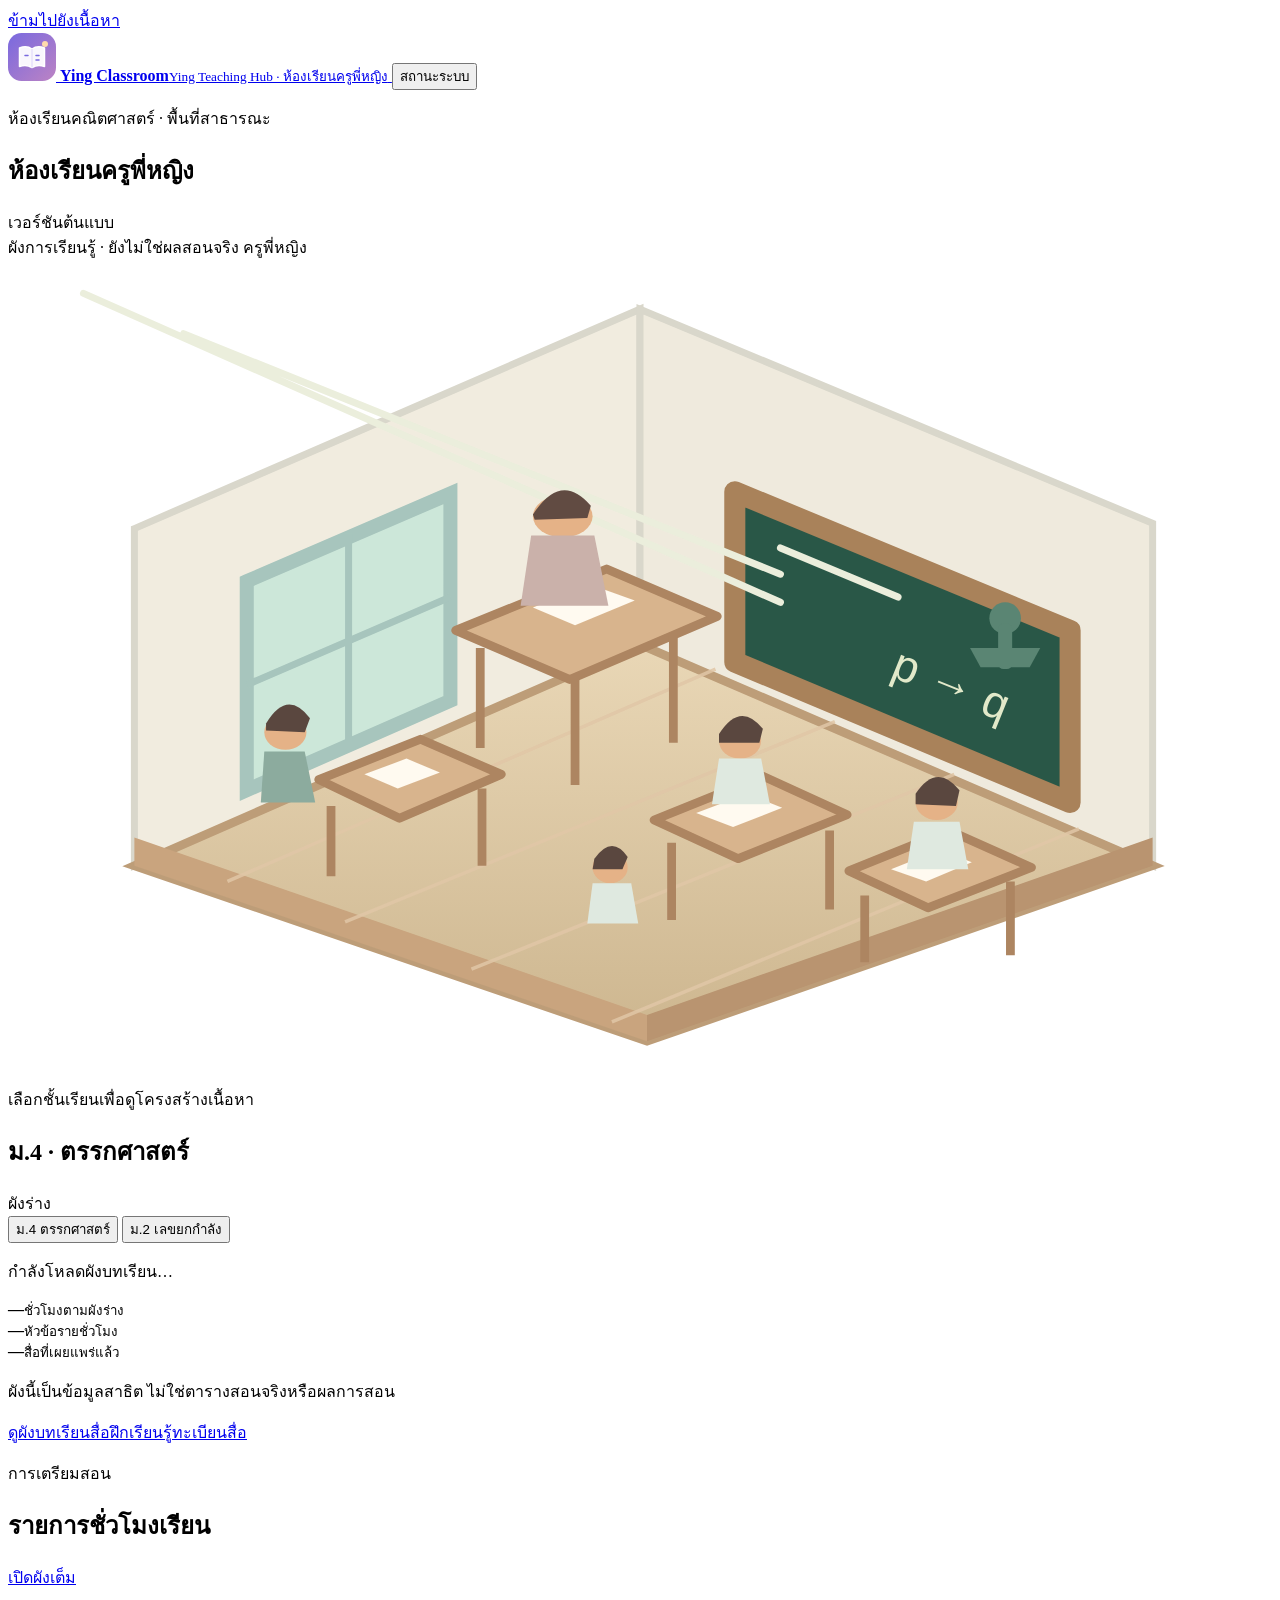
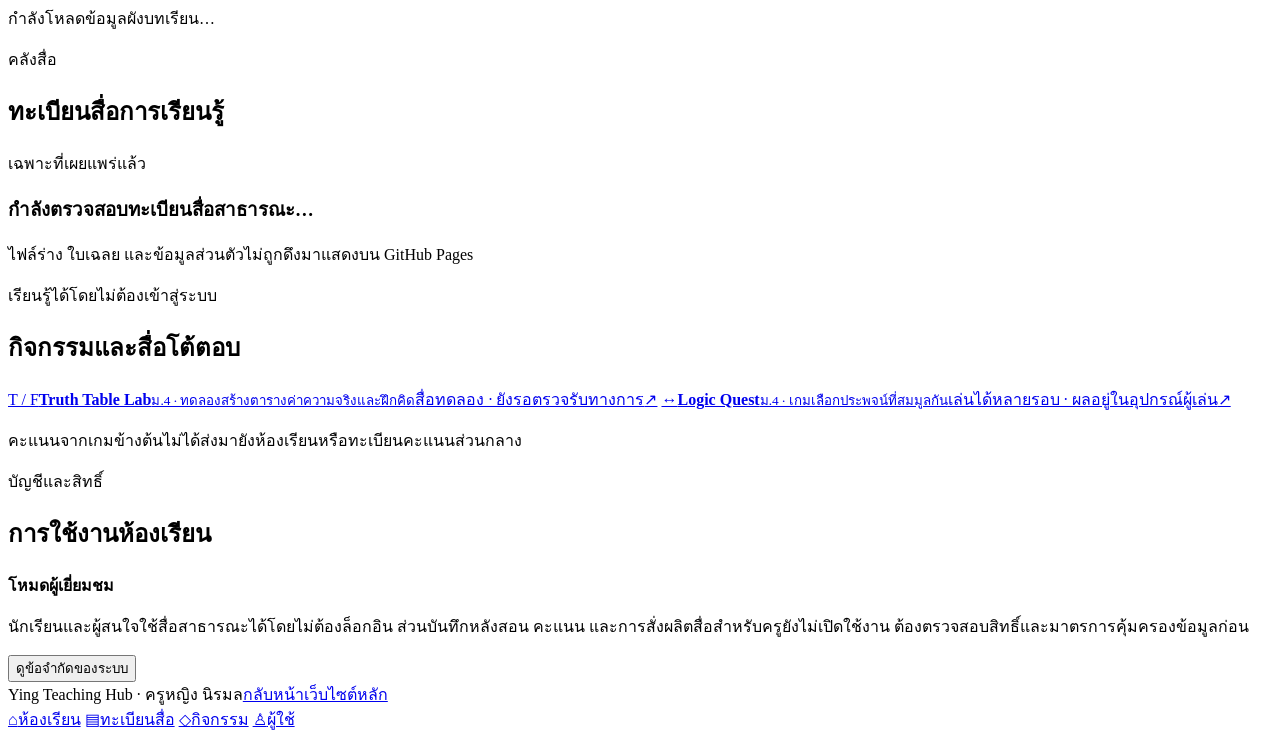
==== classroom/index.html @ 16e92f9a "feat(classroom): add WD-style public classroom layout" ====
<!doctype html>
<html lang="th">
<head>
  <meta charset="utf-8">
  <meta name="viewport" content="width=device-width, initial-scale=1, viewport-fit=cover">
  <meta name="description" content="ห้องเรียนครูพี่หญิง — ภาพรวมคณิตศาสตร์ ม.2 และ ม.4 สื่อสาธารณะและกิจกรรมการเรียนรู้">
  <meta name="theme-color" content="#f8faf6">
  <meta http-equiv="Content-Security-Policy" content="default-src 'self'; script-src 'self'; style-src 'self'; img-src 'self' data:; connect-src 'self'; font-src 'self'; object-src 'none'; base-uri 'self'; form-action 'none'">
  <title>ห้องเรียนครูพี่หญิง | Ying Teaching Hub</title>
  <link rel="icon" type="image/svg+xml" href="../assets/mark.svg">
  <link rel="stylesheet" href="./classroom.css">
  <script src="./classroom.js" defer></script>
</head>
<body>
  <a href="#main" class="skip">ข้ามไปยังเนื้อหา</a>
  <header class="site-header">
    <div class="shell header-inner">
      <a href="../index.html" class="brand">
        <img src="../assets/mark.svg" alt="" width="48" height="48">
        <span><strong>Ying Classroom</strong><small>Ying Teaching Hub · ห้องเรียนครูพี่หญิง</small></span>
      </a>
      <button id="aboutButton" type="button" class="status-action" aria-haspopup="dialog">สถานะระบบ</button>
    </div>
  </header>
  <main id="main" class="shell">
    <section id="room" class="room-section" aria-labelledby="pageTitle">
      <div class="section-top"><div><p class="eyebrow">ห้องเรียนคณิตศาสตร์ · พื้นที่สาธารณะ</p><h1 id="pageTitle">ห้องเรียนครูพี่หญิง</h1></div><span class="status-pill">เวอร์ชันต้นแบบ</span></div>
      <div class="classroom-panel">
        <div class="scene">
          <span class="scene-badge">ผังการเรียนรู้ · ยังไม่ใช่ผลสอนจริง</span>
          <span class="teacher-label">ครูพี่หญิง</span>
          <svg class="room-art" viewBox="0 0 720 460" role="img" aria-label="ภาพวาดห้องเรียนแบบสามมิติ มีกระดานคณิตศาสตร์ โต๊ะนักเรียน และครู">
            <defs>
              <linearGradient id="floor" x1="0" y1="0" x2="0" y2="1"><stop offset="0" stop-color="#e9d7b6"/><stop offset="1" stop-color="#cdb68f"/></linearGradient>
            </defs>
            <path d="M72 153 360 28 652 150 364 284Z" fill="#f7f2e7"/>
            <path d="M72 153 360 28 360 219 72 345Z" fill="#f1ecdf" stroke="#d9d7cb" stroke-width="4"/>
            <path d="M360 28 652 150 652 345 360 219Z" fill="#efeadd" stroke="#d9d7cb" stroke-width="4"/>
            <path d="M72 345 360 219 652 345 364 445Z" fill="url(#floor)" stroke="#bd9d78" stroke-width="5"/>
            <path d="M72 345 364 445 364 430 72 329Z" fill="#c9a47e"/>
            <path d="M364 445 652 345 652 329 364 430Z" fill="#b99470"/>
            <g stroke="#e1c7a7" stroke-width="2" opacity=".85"><path d="M125 354 403 233M192 377 471 263M264 404 539 293M344 434 610 324"/></g>
            <path d="m414 132 191 79 0 98-191-80Z" fill="#295747" stroke="#a9825a" stroke-width="12" stroke-linejoin="round"/>
            <g stroke="#ebeedc" stroke-width="4" stroke-linecap="round"><path d="m440 164 67 28M440 179 100 42M440 195 43 19"/></g>
            <text x="502" y="237" transform="rotate(22 502 237)" fill="#e2e9ca" font-size="26" font-family="sans-serif">p → q</text>
            <path d="m136 183 116-50 0 118-116 51Z" fill="#cce7d9" stroke="#a7c5bd" stroke-width="8"/>
            <path d="m194 156 0 118M136 242 252 192" stroke="#a7c5bd" stroke-width="4"/>
            <g stroke="#ad8561" stroke-width="5" fill="#d8b48d" stroke-linejoin="round">
              <path d="m255 211 86-35 63 27-84 36Z"/><path d="m269 221 0 57m110-64 0 61m-56-37 0 61"/>
              <path d="m177 296 58-23 46 20-58 25Z"/><path d="m184 311 0 40m86-50 0 44"/>
              <path d="m368 319 62-25 48 22-62 25Z"/><path d="m378 332 0 44m90-51 0 45"/>
              <path d="m479 348 57-23 47 21-59 23Z"/><path d="m488 362 0 38m83-46 0 42"/>
            </g>
            <g fill="#fffaf0"><path d="m299 198 33-13 25 9-34 14Z"/><path d="m203 293 24-9 19 8-24 9Z"/><path d="m392 315 29-11 20 8-28 11Z"/><path d="m503 347 28-11 18 7-26 11Z"/></g>
            <g>
              <ellipse cx="316" cy="146" rx="17" ry="12" fill="#e5b287"/><path d="M299 145q16-25 33-5l-2 7-30 1Z" fill="#614b42"/><path d="m298 157 36 0 8 40-50 0Z" fill="#cab1aa"/>
              <ellipse cx="158" cy="269" rx="12" ry="10" fill="#e5b287"/><path d="m147 264q12-20 25-3l-3 8-22-1Z" fill="#5a473f"/><path d="m146 280 23 0 6 29-31 0Z" fill="#8cab9e"/>
              <ellipse cx="417" cy="274" rx="12" ry="10" fill="#e5b287"/><path d="m405 270q12-19 25-3l-2 8-23 0Z" fill="#5a473f"/><path d="m405 284 24 0 5 26-33 0Z" fill="#dfe9e0"/>
              <ellipse cx="529" cy="309" rx="12" ry="10" fill="#e5b287"/><path d="m517 304q12-18 25-2l-2 9-23-1Z" fill="#5a473f"/><path d="m516 320 26 0 5 27-35 0Z" fill="#dfe9e0"/>
              <ellipse cx="343" cy="346" rx="10" ry="9" fill="#e5b287"/><path d="m334 341q10-14 19-1l-3 7-17 0Z" fill="#5a473f"/><path d="m333 355 22 0 4 23-29 0Z" fill="#dfe9e0"/>
            </g>
            <g fill="#5a8573"><circle cx="568" cy="204" r="9"/><rect x="564" y="207" width="8" height="26" rx="3"/><path d="M548 221h40l-6 11h-28Z"/></g>
          </svg>
        </div>
        <div class="panel-content">
          <div class="panel-head"><div><p class="muted-line">เลือกชั้นเรียนเพื่อดูโครงสร้างเนื้อหา</p><h2 id="currentCourseHeading">ม.4 · ตรรกศาสตร์</h2></div><span class="light-pill" id="courseStatus">ผังร่าง</span></div>
          <div class="course-switch" role="group" aria-label="เลือกระดับชั้น">
            <button type="button" class="active" data-course="m4" aria-pressed="true">ม.4 ตรรกศาสตร์</button>
            <button type="button" data-course="m2" aria-pressed="false">ม.2 เลขยกกำลัง</button>
          </div>
          <p id="courseDescription" class="course-desc">กำลังโหลดผังบทเรียน…</p>
          <div class="stat-grid">
            <div class="stat"><strong id="plannedHours">—</strong><small>ชั่วโมงตามผังร่าง</small></div>
            <div class="stat"><strong id="listedLessons">—</strong><small>หัวข้อรายชั่วโมง</small></div>
            <div class="stat"><strong id="approvedMaterials">—</strong><small>สื่อที่เผยแพร่แล้ว</small></div>
          </div>
          <p class="source-note" id="sourceNote">ผังนี้เป็นข้อมูลสาธิต ไม่ใช่ตารางสอนจริงหรือผลการสอน</p>
          <div class="main-actions"><a class="action primary" href="../math.html" id="openMath">ดูผังบทเรียน</a><a class="action" href="#activities">สื่อฝึกเรียนรู้</a><a class="action" href="#materials">ทะเบียนสื่อ</a></div>
        </div>
      </div>
    </section>
    <section id="lessons" class="content-section" aria-labelledby="lessonTitle">
      <div class="section-head"><div><p class="eyebrow">การเตรียมสอน</p><h2 id="lessonTitle">รายการชั่วโมงเรียน</h2></div><a href="../math.html" class="plain-link">เปิดผังเต็ม</a></div>
      <div id="lessonList" class="lesson-list" aria-live="polite"><p class="empty">กำลังโหลดข้อมูลผังบทเรียน…</p></div>
    </section>
    <section id="materials" class="content-section" aria-labelledby="materialsTitle">
      <div class="section-head"><div><p class="eyebrow">คลังสื่อ</p><h2 id="materialsTitle">ทะเบียนสื่อการเรียนรู้</h2></div><span class="light-pill">เฉพาะที่เผยแพร่แล้ว</span></div>
      <div id="materialsList" class="empty-card" aria-live="polite"><h3>กำลังตรวจสอบทะเบียนสื่อสาธารณะ…</h3></div>
      <p class="source-note">ไฟล์ร่าง ใบเฉลย และข้อมูลส่วนตัวไม่ถูกดึงมาแสดงบน GitHub Pages</p>
    </section>
    <section id="activities" class="content-section" aria-labelledby="activityTitle">
      <div class="section-head"><div><p class="eyebrow">เรียนรู้ได้โดยไม่ต้องเข้าสู่ระบบ</p><h2 id="activityTitle">กิจกรรมและสื่อโต้ตอบ</h2></div></div>
      <div class="feature-grid">
        <a class="feature-card" href="../logic/truth-table.html"><span class="feature-icon" aria-hidden="true">T / F</span><span class="feature-info"><strong>Truth Table Lab</strong><small>ม.4 · ทดลองสร้างตารางค่าความจริงและฝึกคิด</small><span class="feature-meta">สื่อทดลอง · ยังรอตรวจรับทางการ</span></span><span aria-hidden="true">↗</span></a>
        <a class="feature-card" href="../games/logic-equivalence/"><span class="feature-icon" aria-hidden="true">↔</span><span class="feature-info"><strong>Logic Quest</strong><small>ม.4 · เกมเลือกประพจน์ที่สมมูลกัน</small><span class="feature-meta">เล่นได้หลายรอบ · ผลอยู่ในอุปกรณ์ผู้เล่น</span></span><span aria-hidden="true">↗</span></a>
      </div>
      <p class="source-note">คะแนนจากเกมข้างต้นไม่ได้ส่งมายังห้องเรียนหรือทะเบียนคะแนนส่วนกลาง</p>
    </section>
    <section id="account" class="content-section account-section" aria-labelledby="accountTitle">
      <div class="section-head"><div><p class="eyebrow">บัญชีและสิทธิ์</p><h2 id="accountTitle">การใช้งานห้องเรียน</h2></div></div>
      <div class="account-card"><strong>โหมดผู้เยี่ยมชม</strong><p>นักเรียนและผู้สนใจใช้สื่อสาธารณะได้โดยไม่ต้องล็อกอิน ส่วนบันทึกหลังสอน คะแนน และการสั่งผลิตสื่อสำหรับครูยังไม่เปิดใช้งาน ต้องตรวจสอบสิทธิ์และมาตรการคุ้มครองข้อมูลก่อน</p><button class="text-button" id="accountInfoButton" type="button">ดูข้อจำกัดของระบบ</button></div>
    </section>
  </main>
  <footer class="footer shell"><span>Ying Teaching Hub · ครูหญิง นิรมล</span><a href="../index.html">กลับหน้าเว็บไซต์หลัก</a></footer>
  <nav class="mobile-nav" aria-label="เมนูด้านล่าง">
    <a href="#room" class="selected"><span aria-hidden="true">⌂</span>ห้องเรียน</a>
    <a href="#materials"><span aria-hidden="true">▤</span>ทะเบียนสื่อ</a>
    <a href="#activities"><span aria-hidden="true">◇</span>กิจกรรม</a>
    <a href="#account"><span aria-hidden="true">♙</span>ผู้ใช้</a>
  </nav>
  <dialog id="statusDialog" aria-labelledby="dialogTitle">
    <div class="dialog-body"><h2 id="dialogTitle">สถานะระบบห้องเรียน</h2><p>หน้าห้องเรียนนี้เป็นต้นแบบสาธารณะ อ่านผังบทเรียนจาก JSON และนับสื่อที่อนุมัติจากทะเบียนสาธารณะเท่านั้น ยังไม่มีระบบติดตามการสอนจริง คิวสั่งผลิตสื่อ บันทึกหลังสอน หรือทะเบียนคะแนน</p><p>ฟังก์ชันของครูจะเชื่อมกับระบบที่มีสิทธิ์และผ่านการทดสอบความปลอดภัยก่อน ไม่ใช้หน้า GitHub Pages เก็บข้อมูลส่วนตัวโดยตรง</p><button type="button" class="action primary" id="closeDialog">ปิด</button></div>
  </dialog>
</body>
</html>
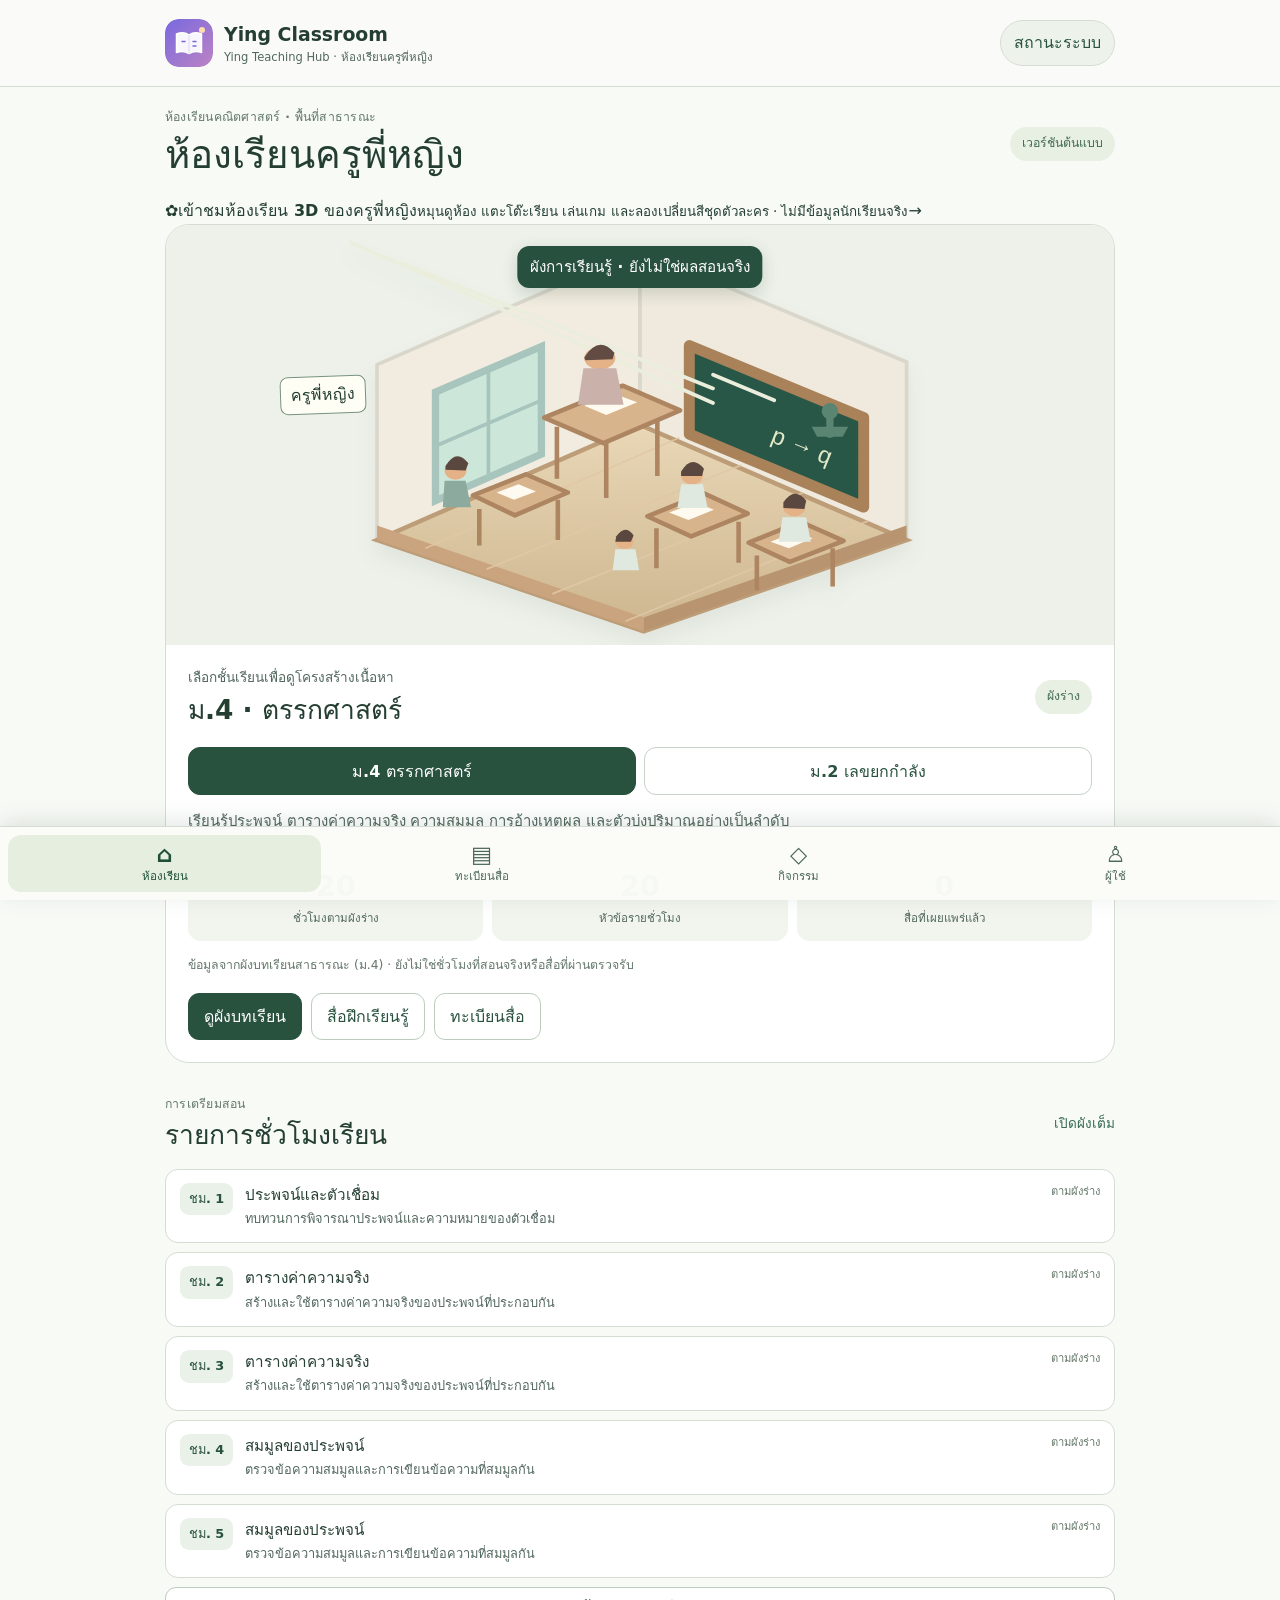
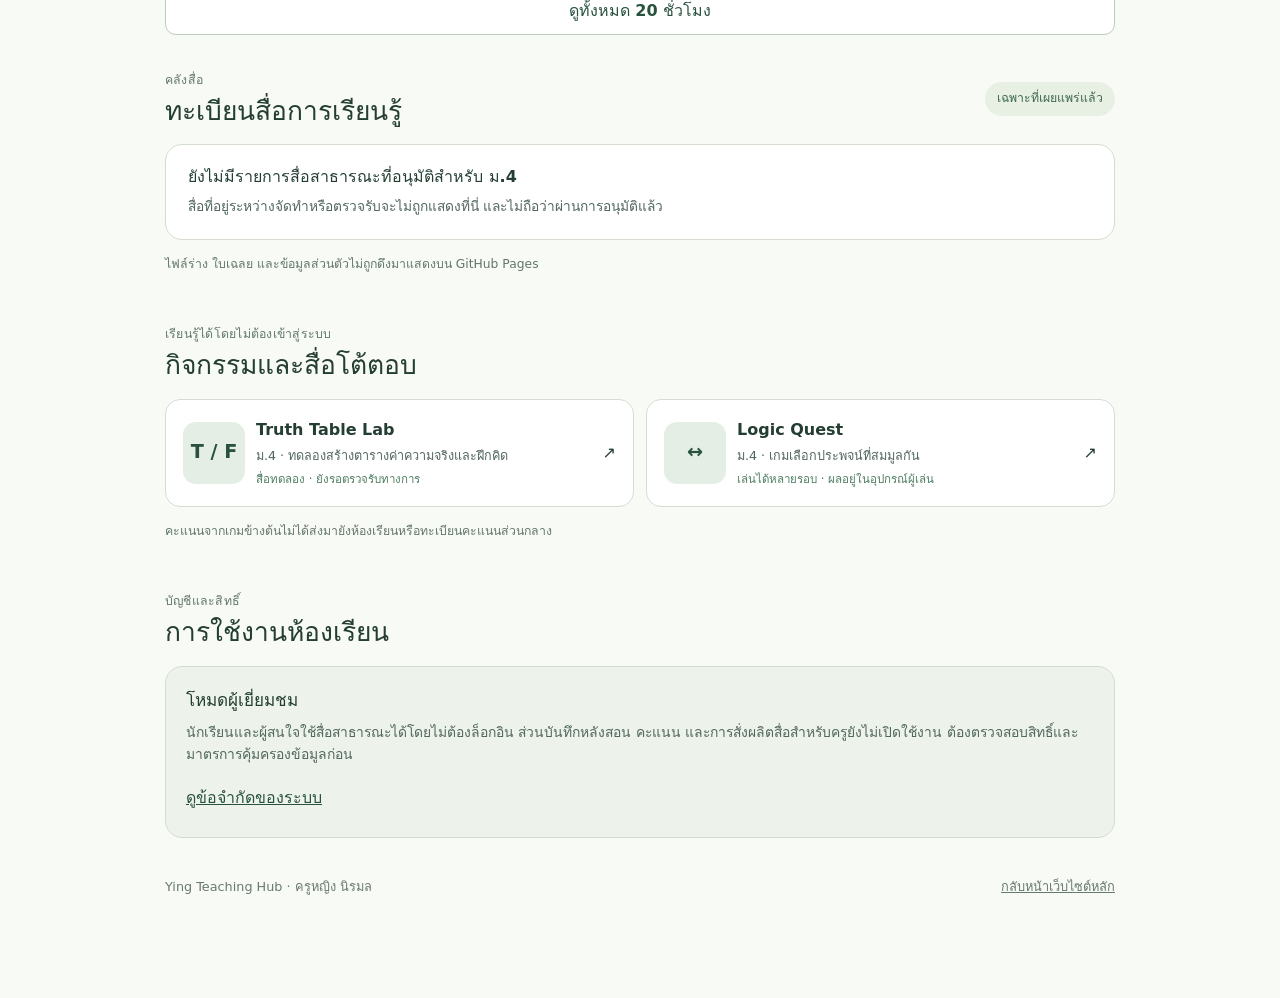
==== commit f12db405: "feat(classroom): link existing classroom to new 3D world" ====
--- a/classroom/index.html
+++ b/classroom/index.html
@@ -25,6 +25,7 @@
   <main id="main" class="shell">
     <section id="room" class="room-section" aria-labelledby="pageTitle">
       <div class="section-top"><div><p class="eyebrow">ห้องเรียนคณิตศาสตร์ · พื้นที่สาธารณะ</p><h1 id="pageTitle">ห้องเรียนครูพี่หญิง</h1></div><span class="status-pill">เวอร์ชันต้นแบบ</span></div>
+      <a href="./world/" class="world-entry"><span class="world-flower" aria-hidden="true">✿</span><span><strong>เข้าชมห้องเรียน 3D ของครูพี่หญิง</strong><small>หมุนดูห้อง แตะโต๊ะเรียน เล่นเกม และลองเปลี่ยนสีชุดตัวละคร · ไม่มีข้อมูลนักเรียนจริง</small></span><span aria-hidden="true">→</span></a>
       <div class="classroom-panel">
         <div class="scene">
           <span class="scene-badge">ผังการเรียนรู้ · ยังไม่ใช่ผลสอนจริง</span>
--- a/classroom/classroom.css
+++ b/classroom/classroom.css
@@ -0,0 +1,13 @@
+:root{color-scheme:light;--bg:#f8faf6;--ink:#243e32;--muted:#52675e;--green:#28513e;--cream:#eef2e8;--border:#d5ddd3;--white:#fff;--soft:#e8f0e4;font-family:"Noto Sans Thai","Sarabun","Thonburi",Tahoma,system-ui,sans-serif;font-synthesis:none}
+*{box-sizing:border-box}html{scroll-behavior:smooth;scroll-padding-top:110px}body{margin:0;background:var(--bg);color:var(--ink);line-height:1.6;-webkit-font-smoothing:antialiased}h1,h2,h3,p{margin-top:0}h1,h2,h3{line-height:1.27}h1{font-size:clamp(1.75rem,5vw,2.4rem);margin-bottom:0}h2{font-size:clamp(1.2rem,3vw,1.65rem)}a{color:inherit;text-decoration:none}button{font:inherit;cursor:pointer}button:disabled{cursor:not-allowed}a:focus-visible,button:focus-visible{outline:3px solid #bc853f;outline-offset:3px}.shell{width:min(950px,calc(100% - 36px));margin-inline:auto}.skip{position:absolute;z-index:100;top:-90px;left:12px;background:var(--green);color:white;padding:12px}.skip:focus{top:8px}
+.site-header{position:sticky;top:0;z-index:20;background:rgba(250,251,248,.97);border-bottom:1px solid var(--border);backdrop-filter:blur(12px)}.header-inner{display:flex;align-items:center;justify-content:space-between;gap:12px;min-height:86px}.brand{display:flex;align-items:center;gap:11px;min-width:0}.brand img{border-radius:14px;flex:0 0 auto}.brand span{display:grid;min-width:0;line-height:1.28}.brand strong{font-size:1.18rem;white-space:nowrap}.brand small{font-size:.72rem;color:var(--muted);white-space:nowrap;overflow:hidden;text-overflow:ellipsis;margin-top:4px}.status-action{border:1px solid var(--border);background:#edf3eb;color:var(--green);border-radius:100px;padding:9px 13px;font-weight:700;white-space:nowrap}
+.room-section{padding-top:21px}.section-top,.section-head{display:flex;align-items:center;justify-content:space-between;gap:15px}.section-top{margin-bottom:19px}.eyebrow{font-size:.77rem;letter-spacing:.02em;color:#63776c;font-weight:750;margin:0 0 3px}.status-pill,.light-pill{background:#e8efe3;color:#3f694f;border-radius:999px;font-weight:700;padding:7px 12px;white-space:nowrap;font-size:.77rem}
+.classroom-panel{border:1px solid var(--border);border-radius:24px;overflow:hidden;background:var(--white)}.scene{height:clamp(250px,54vw,420px);position:relative;display:grid;place-items:center;background:#edf1e9;overflow:hidden}.room-art{display:block;width:min(100%,780px);height:100%;object-fit:contain;filter:drop-shadow(0 12px 10px rgba(31,58,43,.06))}.scene-badge{position:absolute;top:21px;left:50%;transform:translateX(-50%);background:#28503f;color:#fff;border-radius:12px;padding:9px 13px;font-size:clamp(.72rem,2.5vw,.95rem);font-weight:750;white-space:nowrap;box-shadow:0 5px 16px #284b3d30;z-index:2}.teacher-label{position:absolute;top:36%;left:12%;z-index:2;padding:5px 10px;background:#fffef4;border:1px solid #789381;border-radius:8px;font-weight:750;transform:rotate(-2deg)}.panel-content{padding:22px}.panel-head{display:flex;align-items:center;justify-content:space-between;gap:10px}.panel-head h2{margin:4px 0 0}.muted-line{font-size:.85rem;color:var(--muted);margin:0}.course-switch{display:grid;grid-template-columns:1fr 1fr;gap:8px;margin:21px 0 15px}.course-switch button{background:#fff;border:1px solid #c7d3c8;padding:10px 7px;border-radius:12px;color:var(--green);font-weight:800;min-height:48px}.course-switch button.active{background:var(--green);color:white;border-color:var(--green)}.course-desc{color:var(--muted);font-size:.93rem;min-height:2em}.stat-grid{display:grid;grid-template-columns:repeat(3,1fr);gap:9px;margin:15px 0}.stat{background:#f1f5ee;border-radius:13px;padding:14px 9px;text-align:center}.stat strong{display:block;font-size:1.8rem;color:var(--green);line-height:1.2}.stat small{display:block;font-size:.72rem;color:var(--muted);margin-top:5px}.source-note{font-size:.77rem;color:#63766b;margin:15px 0}.main-actions{display:flex;flex-wrap:wrap;gap:9px;margin-top:17px}.action{border:1px solid #bccdbd;border-radius:11px;padding:10px 15px;min-height:45px;display:inline-flex;align-items:center;justify-content:center;font-weight:750;background:white;color:var(--green)}.action.primary{background:var(--green);color:white;border-color:var(--green)}
+.content-section{padding:32px 0 4px}.section-head{margin:0 0 17px}.section-head h2{margin:0}.plain-link{font-size:.85rem;font-weight:700;color:#376a52;white-space:nowrap}.lesson-list{display:grid;gap:9px}.lesson-card{display:flex;align-items:flex-start;gap:12px;border:1px solid var(--border);background:var(--white);border-radius:13px;padding:13px 14px}.lesson-number{flex:0 0 auto;background:#e9f1e8;color:var(--green);font-weight:800;border-radius:9px;padding:6px 9px;font-size:.8rem}.lesson-card strong{display:block;font-size:.95rem}.lesson-card p{font-size:.8rem;color:var(--muted);margin:2px 0 0}.lesson-card small{margin-left:auto;font-size:.7rem;color:#66796b;white-space:nowrap}.empty-card{border:1px solid var(--border);padding:22px;border-radius:17px;background:var(--white)}.empty-card h3{font-size:1rem;margin:0 0 7px}.empty-card p{font-size:.86rem;color:var(--muted);margin:0}.feature-grid{display:grid;grid-template-columns:repeat(2,1fr);gap:12px}.feature-card{border:1px solid var(--border);border-radius:15px;background:var(--white);padding:17px;display:flex;align-items:center;gap:11px;min-width:0}.feature-card:hover{border-color:#8caa95}.feature-icon{display:grid;place-items:center;flex:0 0 62px;width:62px;height:62px;border-radius:13px;background:#e5eee5;font-weight:900;color:var(--green);font-size:1.2rem}.feature-info{display:grid;gap:4px;flex:1;min-width:0}.feature-info strong{font-size:1rem}.feature-info small{color:var(--muted);font-size:.79rem}.feature-meta{font-size:.72rem;color:#4f7e63}.account-card{background:#edf3ea;border:1px solid var(--border);border-radius:17px;padding:20px}.account-card strong{font-size:1.07rem}.account-card p{font-size:.87rem;color:var(--muted);margin:7px 0 12px}.text-button{border:0;background:transparent;color:var(--green);text-decoration:underline;font-weight:750;padding:7px 0}.footer{padding:35px 0 100px;display:flex;justify-content:space-between;gap:10px;color:#68796e;font-size:.8rem}.footer a{text-decoration:underline}
+.mobile-nav{position:fixed;z-index:30;bottom:0;left:0;right:0;display:grid;grid-template-columns:repeat(4,1fr);gap:4px;background:rgba(251,252,248,.98);border-top:1px solid var(--border);padding:8px max(8px,env(safe-area-inset-right)) calc(8px + env(safe-area-inset-bottom)) max(8px,env(safe-area-inset-left));box-shadow:0 -5px 22px #2a4b3720}.mobile-nav a{display:grid;justify-items:center;align-content:center;color:#4d6858;font-size:.72rem;font-weight:700;line-height:1.3;border-radius:13px;min-height:57px;gap:4px}.mobile-nav a span{font-size:1.4rem;line-height:1}.mobile-nav a.selected,.mobile-nav a[aria-current="location"]{background:#e5eedf;color:#1f5037}
+dialog{border:1px solid var(--border);border-radius:19px;box-shadow:0 22px 70px #18271a45;max-width:min(510px,calc(100% - 36px));padding:0;color:var(--ink)}dialog::backdrop{background:#182b2099}.dialog-body{padding:25px}.dialog-body h2{margin-bottom:10px}.dialog-body p{font-size:.93rem;color:var(--muted)}.dialog-body button{min-width:100px}
+@media(max-width:640px){.shell{width:calc(100% - 30px)}.header-inner{min-height:77px}.brand strong{font-size:1rem}.brand small{max-width:185px;font-size:.66rem}.brand img{height:43px;width:43px}.status-action{font-size:.79rem;padding:8px 10px}.section-top{align-items:flex-end}.section-top .status-pill{font-size:.68rem;padding:6px 8px}.scene{height:clamp(250px,70vw,340px)}.teacher-label{left:5%;top:38%;font-size:.73rem}.panel-content{padding:18px}.stat strong{font-size:1.5rem}.stat small{font-size:.65rem}.feature-grid{grid-template-columns:1fr}.lesson-card small{display:none}.footer{flex-direction:column;gap:6px}.main-actions .action{flex:1}.content-section{padding-top:28px}}
+@media(max-width:370px){.brand small{max-width:138px}.scene-badge{font-size:.65rem}.course-switch button{font-size:.8rem}.mobile-nav a{font-size:.66rem}.stat small{font-size:.59rem}}
+@media(prefers-reduced-motion:reduce){html{scroll-behavior:auto}}
+
+.published-item{display:block;padding:10px 0;text-decoration:underline;color:var(--green)}
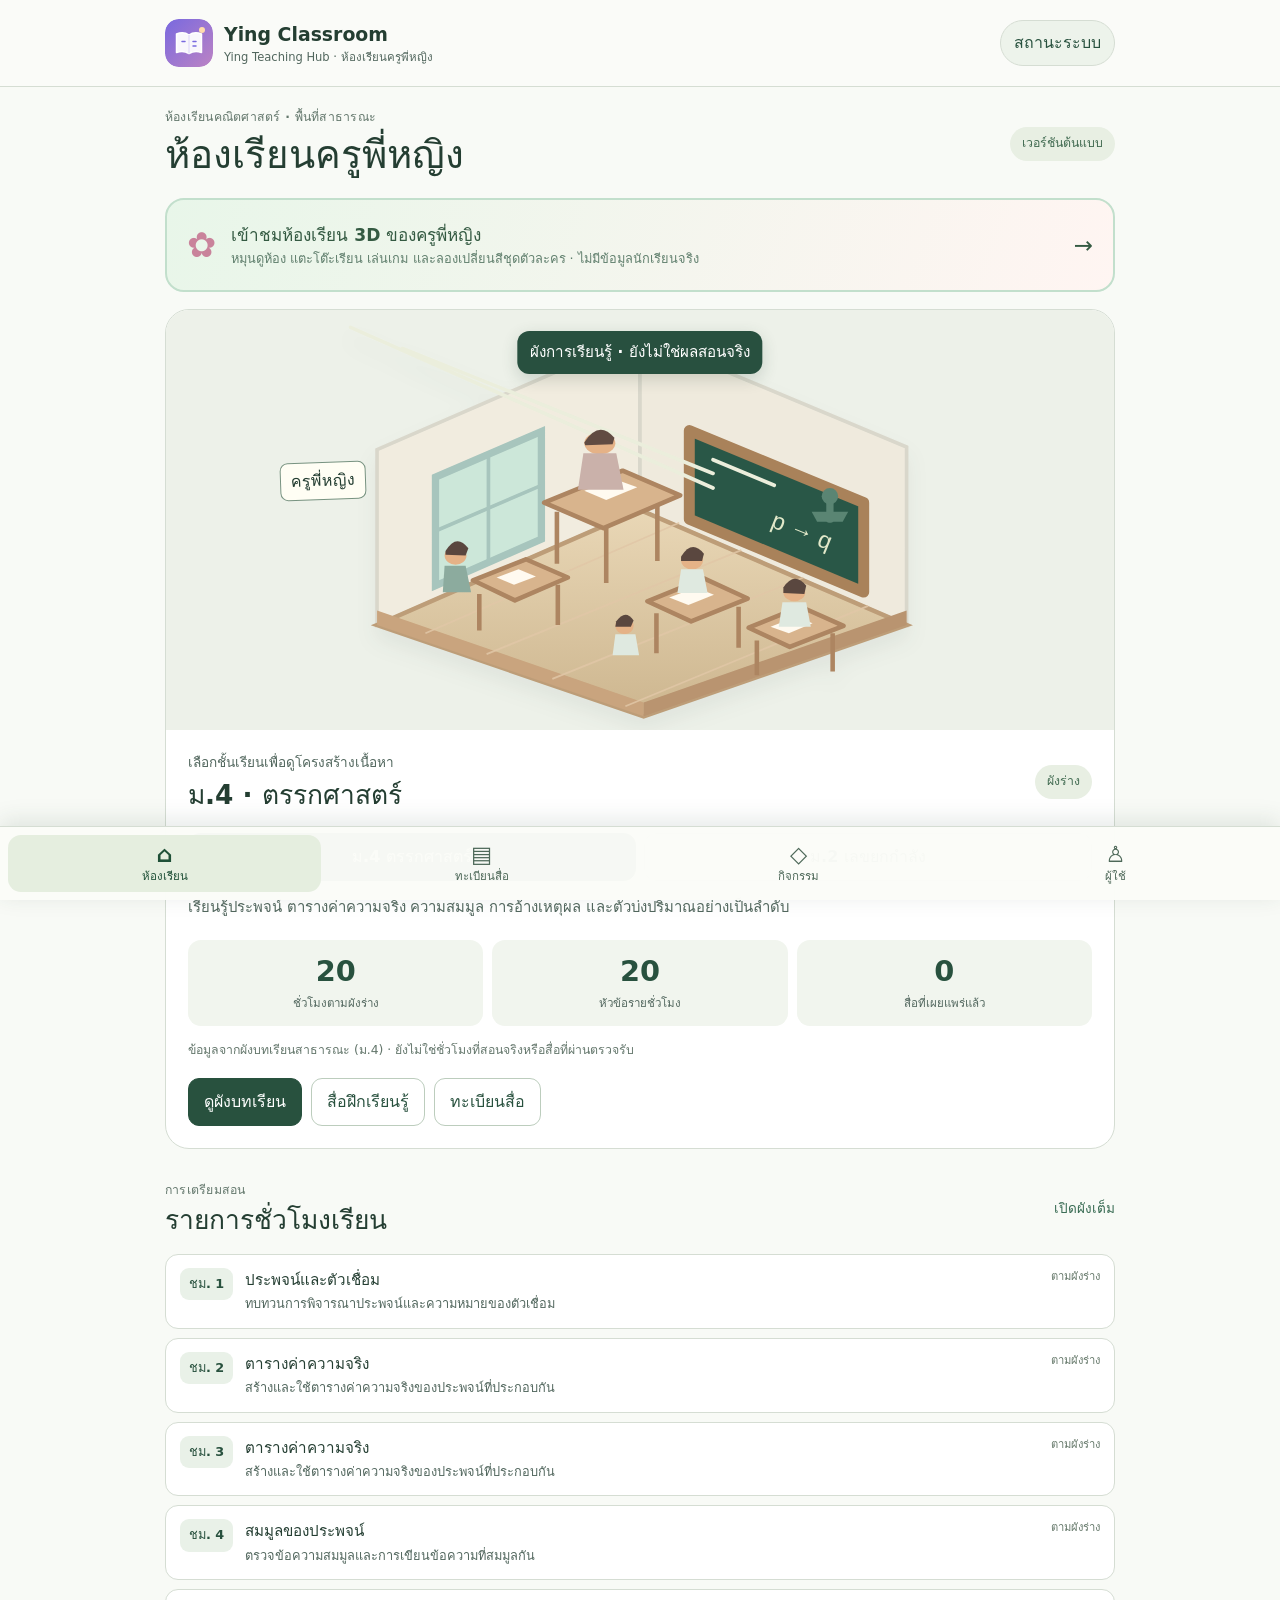
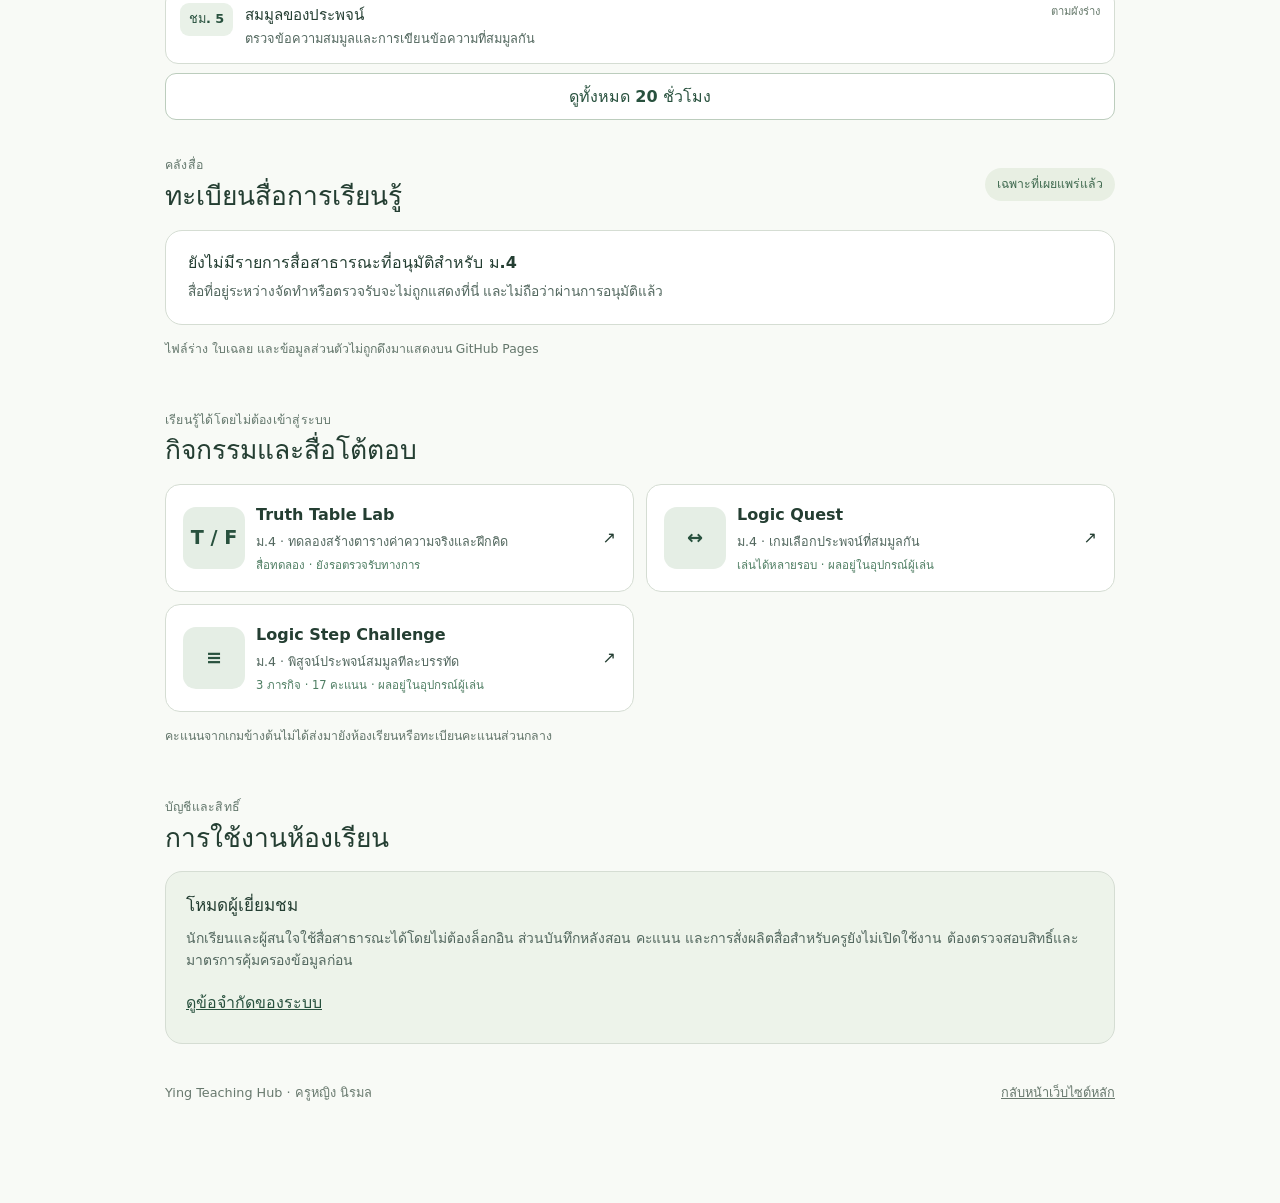
==== commit 1093c8ef: "Add separate Logic Step Challenge link without changing Logic Quest" ====
--- a/classroom/index.html
+++ b/classroom/index.html
@@ -94,6 +94,7 @@
       <div class="feature-grid">
         <a class="feature-card" href="../logic/truth-table.html"><span class="feature-icon" aria-hidden="true">T / F</span><span class="feature-info"><strong>Truth Table Lab</strong><small>ม.4 · ทดลองสร้างตารางค่าความจริงและฝึกคิด</small><span class="feature-meta">สื่อทดลอง · ยังรอตรวจรับทางการ</span></span><span aria-hidden="true">↗</span></a>
         <a class="feature-card" href="../games/logic-equivalence/"><span class="feature-icon" aria-hidden="true">↔</span><span class="feature-info"><strong>Logic Quest</strong><small>ม.4 · เกมเลือกประพจน์ที่สมมูลกัน</small><span class="feature-meta">เล่นได้หลายรอบ · ผลอยู่ในอุปกรณ์ผู้เล่น</span></span><span aria-hidden="true">↗</span></a>
+        <a class="feature-card" href="../games/logic-step-challenge/"><span class="feature-icon" aria-hidden="true">≡</span><span class="feature-info"><strong>Logic Step Challenge</strong><small>ม.4 · พิสูจน์ประพจน์สมมูลทีละบรรทัด</small><span class="feature-meta">3 ภารกิจ · 17 คะแนน · ผลอยู่ในอุปกรณ์ผู้เล่น</span></span><span aria-hidden="true">↗</span></a>
       </div>
       <p class="source-note">คะแนนจากเกมข้างต้นไม่ได้ส่งมายังห้องเรียนหรือทะเบียนคะแนนส่วนกลาง</p>
     </section>
--- a/classroom/classroom.css
+++ b/classroom/classroom.css
@@ -11,3 +11,5 @@
 @media(prefers-reduced-motion:reduce){html{scroll-behavior:auto}}
 
 .published-item{display:block;padding:10px 0;text-decoration:underline;color:var(--green)}
+
+.world-entry{display:flex;align-items:center;gap:15px;border:2px solid #c2dfcc;background:linear-gradient(110deg,#e8f6e9,#fff5f2);border-radius:19px;padding:17px 20px;margin:0 0 17px;color:#345a42}.world-entry strong,.world-entry small{display:block}.world-entry strong{font-size:1.07rem;font-weight:900}.world-entry small{font-size:.8rem;color:#607f6d}.world-entry .world-flower{font-size:35px;color:#c9839b}.world-entry>span:last-child{margin-left:auto;font-size:23px}.world-entry:hover{background:#e5f5e8}@media(max-width:600px){.world-entry{padding:13px 12px;gap:9px}.world-entry strong{font-size:.9rem}.world-entry small{font-size:.73rem}.world-entry .world-flower{font-size:26px}}
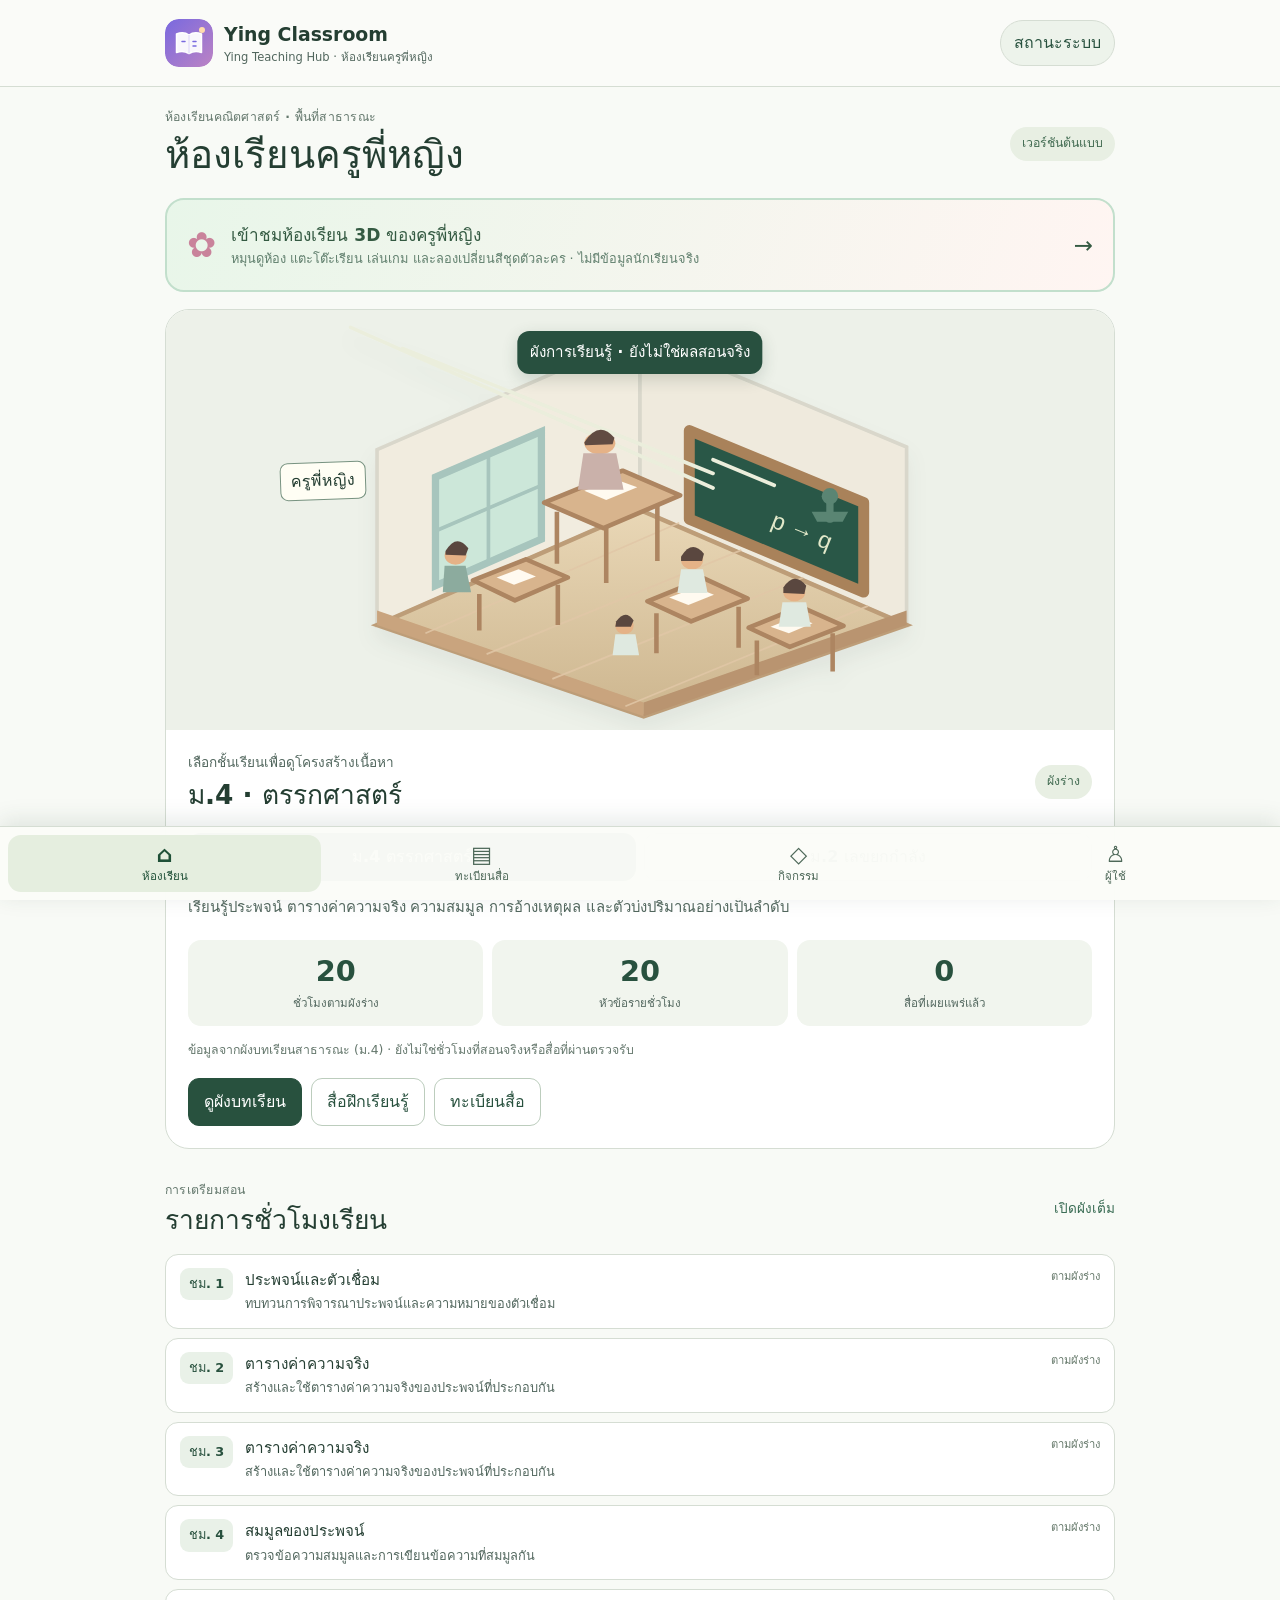
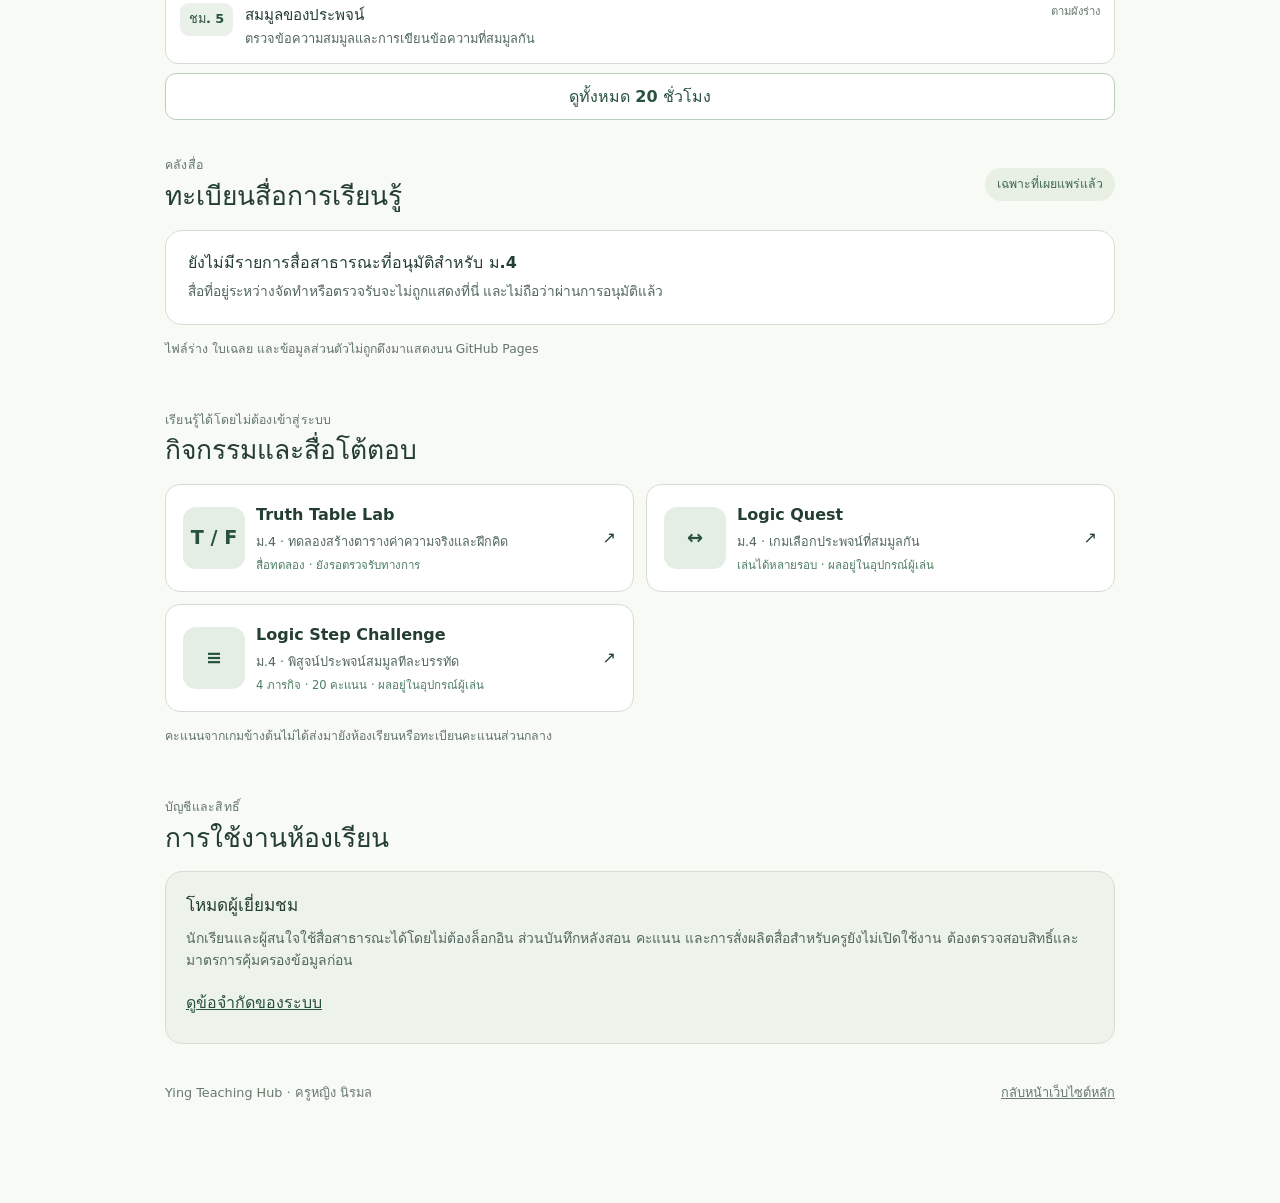
==== commit 8f2cbe42: "Update classroom game summary to 20 points" ====
--- a/classroom/index.html
+++ b/classroom/index.html
@@ -94,7 +94,7 @@
       <div class="feature-grid">
         <a class="feature-card" href="../logic/truth-table.html"><span class="feature-icon" aria-hidden="true">T / F</span><span class="feature-info"><strong>Truth Table Lab</strong><small>ม.4 · ทดลองสร้างตารางค่าความจริงและฝึกคิด</small><span class="feature-meta">สื่อทดลอง · ยังรอตรวจรับทางการ</span></span><span aria-hidden="true">↗</span></a>
         <a class="feature-card" href="../games/logic-equivalence/"><span class="feature-icon" aria-hidden="true">↔</span><span class="feature-info"><strong>Logic Quest</strong><small>ม.4 · เกมเลือกประพจน์ที่สมมูลกัน</small><span class="feature-meta">เล่นได้หลายรอบ · ผลอยู่ในอุปกรณ์ผู้เล่น</span></span><span aria-hidden="true">↗</span></a>
-        <a class="feature-card" href="../games/logic-step-challenge/"><span class="feature-icon" aria-hidden="true">≡</span><span class="feature-info"><strong>Logic Step Challenge</strong><small>ม.4 · พิสูจน์ประพจน์สมมูลทีละบรรทัด</small><span class="feature-meta">3 ภารกิจ · 17 คะแนน · ผลอยู่ในอุปกรณ์ผู้เล่น</span></span><span aria-hidden="true">↗</span></a>
+        <a class="feature-card" href="../games/logic-step-challenge/"><span class="feature-icon" aria-hidden="true">≡</span><span class="feature-info"><strong>Logic Step Challenge</strong><small>ม.4 · พิสูจน์ประพจน์สมมูลทีละบรรทัด</small><span class="feature-meta">4 ภารกิจ · 20 คะแนน · ผลอยู่ในอุปกรณ์ผู้เล่น</span></span><span aria-hidden="true">↗</span></a>
       </div>
       <p class="source-note">คะแนนจากเกมข้างต้นไม่ได้ส่งมายังห้องเรียนหรือทะเบียนคะแนนส่วนกลาง</p>
     </section>
